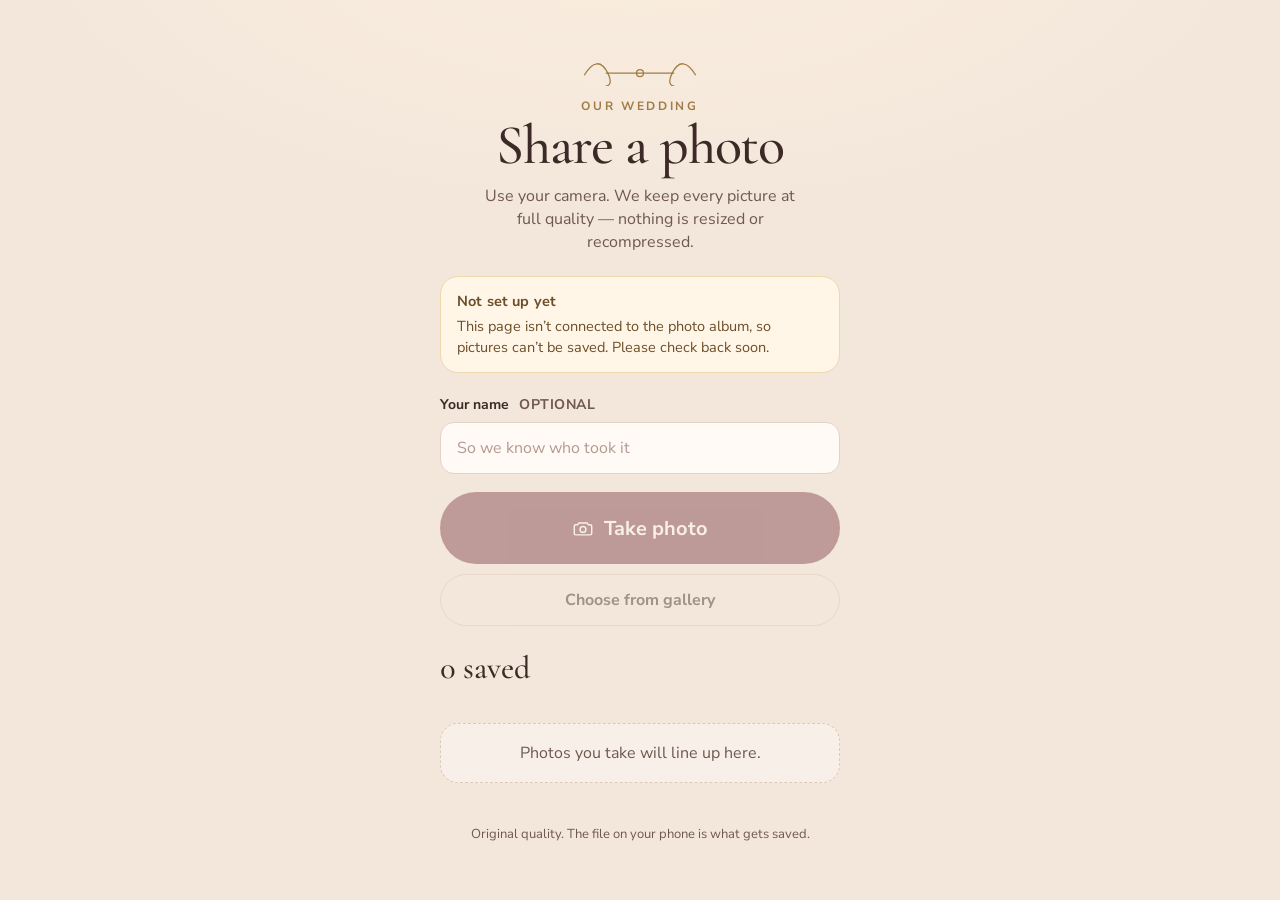
==== index.html @ db32b25c "Add a static wedding photo page that uploads originals to Drive. Guests take or pick photos on their" ====
<!DOCTYPE html>
<html lang="en">
<head>
  <meta charset="utf-8">
  <meta name="viewport" content="width=device-width, initial-scale=1, viewport-fit=cover">
  <meta name="theme-color" content="#f3e7dc">
  <meta name="color-scheme" content="light">
  <meta name="description" content="Take a wedding photo and send the original file to the couple’s album.">
  <title>Share a wedding photo</title>
  <link rel="preconnect" href="https://fonts.googleapis.com">
  <link rel="preconnect" href="https://fonts.gstatic.com" crossorigin>
  <link href="https://fonts.googleapis.com/css2?family=Cormorant+Garamond:ital,wght@0,500;0,600;1,500&family=Nunito+Sans:wght@400;600;700&display=swap" rel="stylesheet">
  <link rel="stylesheet" href="styles.css">
</head>
<body>
  <noscript>
    <p class="notice noscript">Turn on JavaScript to share photos from this page.</p>
  </noscript>
  <main class="wrap">
    <header class="hero">
      <svg class="ornament" viewBox="0 0 120 28" aria-hidden="true">
        <path d="M8 18c8-14 16-14 22-2 4 8 2 12-2 12" fill="none" stroke="currentColor" stroke-width="1.2"/>
        <path d="M112 18c-8-14-16-14-22-2-4 8-2 12 2 12" fill="none" stroke="currentColor" stroke-width="1.2"/>
        <path d="M28 16h64" fill="none" stroke="currentColor" stroke-width="1"/>
        <circle cx="60" cy="16" r="3.2" fill="none" stroke="currentColor" stroke-width="1.2"/>
      </svg>
      <p class="eyebrow">Our wedding</p>
      <h1>Share a photo</h1>
      <p class="lede">Use your camera. We keep every picture at full quality — nothing is resized or recompressed.</p>
    </header>

    <div id="setup-notice" class="notice" hidden>
      <p class="notice-title">Not set up yet</p>
      <p>This page isn’t connected to the photo album, so pictures can’t be saved. Please check back soon.</p>
    </div>

    <label class="name" for="guest-name">
      <span>Your name <span class="optional">optional</span></span>
      <input id="guest-name" type="text" maxlength="60" autocomplete="name" enterkeyhint="done" placeholder="So we know who took it">
    </label>

    <div class="actions">
      <label class="btn btn-primary">
        <svg viewBox="0 0 24 24" aria-hidden="true"><path d="M4 8.5h2.2l1.2-2h9.2l1.2 2H20a1.5 1.5 0 0 1 1.5 1.5v8A1.5 1.5 0 0 1 20 19.5H4A1.5 1.5 0 0 1 2.5 18V10A1.5 1.5 0 0 1 4 8.5Z" fill="none" stroke="currentColor" stroke-width="1.6"/><circle cx="12" cy="13.5" r="3.2" fill="none" stroke="currentColor" stroke-width="1.6"/></svg>
        <span>Take photo</span>
        <input id="camera-input" class="file-input" type="file" accept="image/*" capture="environment" multiple>
      </label>
      <label class="btn btn-secondary">
        <span>Choose from gallery</span>
        <input id="gallery-input" class="file-input" type="file" accept="image/*" multiple>
      </label>
    </div>

    <section class="album" aria-labelledby="tally-heading">
      <div class="tally">
        <h2 id="tally-heading" class="tally-main"><span id="saved-count">0</span> saved</h2>
        <p id="queue-status" class="tally-sub" aria-live="polite"></p>
      </div>
      <p id="empty" class="empty">Photos you take will line up here.</p>
      <ol id="photo-list" class="photo-list"></ol>
    </section>

    <footer class="foot">
      <p>Original quality. The file on your phone is what gets saved.</p>
      <p id="folder-note" hidden>Saved to a Google Drive folder named Wedding.</p>
    </footer>
  </main>
  <script src="config.js"></script>
  <script src="app.js"></script>
</body>
</html>
---- styles.css ----
:root {
  --paper: #f3e7dc;
  --paper-deep: #ead9c8;
  --card: #fffaf5;
  --ink: #3c2a26;
  --muted: #6f584f;
  --line: #e4d3c4;
  --burgundy: #7c3c48;
  --burgundy-deep: #652f3a;
  --gold: #a07b45;
  --blush: #f6e4d8;
  --done: #2c6b46;
  --done-bg: #e7f3eb;
  --wait: #8a6233;
  --wait-bg: #f8efdf;
  --fail: #8d2f32;
  --fail-bg: #fbeceb;
  --shadow: 0 18px 40px rgba(92, 52, 38, 0.08);
  --serif: "Cormorant Garamond", Palatino, Georgia, serif;
  --sans: "Nunito Sans", "Segoe UI", sans-serif;
}

* { box-sizing: border-box; }

html { height: 100%; }

body {
  margin: 0;
  min-height: 100%;
  color: var(--ink);
  font-family: var(--sans);
  background:
    radial-gradient(900px 420px at 50% -80px, #fbeede 0%, transparent 70%),
    var(--paper);
}

.wrap {
  width: min(100%, 440px);
  margin: 0 auto;
  padding: 28px 20px 48px;
}

.hero { text-align: center; }

.ornament {
  width: 132px;
  height: 30px;
  color: var(--gold);
  margin-bottom: 6px;
}

.eyebrow {
  margin: 0;
  font-size: 12px;
  font-weight: 700;
  letter-spacing: 0.22em;
  text-transform: uppercase;
  color: var(--gold);
}

h1 {
  margin: 6px 0 0;
  font-family: var(--serif);
  font-size: 56px;
  font-weight: 500;
  line-height: 0.9;
  letter-spacing: -0.02em;
}

.lede {
  margin: 14px auto 0;
  max-width: 32ch;
  color: var(--muted);
  font-size: 16px;
  line-height: 1.45;
}

.noscript {
  width: min(100% - 32px, 440px);
  margin: 16px auto 0;
}

.notice {
  margin-top: 22px;
  padding: 14px 16px;
  border-radius: 18px;
  background: #fff6e8;
  border: 1px solid #efd7ae;
  color: #6d4e28;
}

.notice p { margin: 0; font-size: 14.5px; line-height: 1.45; }

.notice-title {
  margin-bottom: 4px !important;
  font-weight: 700;
  letter-spacing: 0.01em;
}

.name {
  display: block;
  margin-top: 22px;
}

.name span {
  display: block;
  margin-bottom: 8px;
  font-size: 14px;
  font-weight: 700;
}

.optional {
  display: inline !important;
  margin-left: 6px;
  color: var(--muted);
  font-weight: 600;
  font-size: 12px;
  letter-spacing: 0.04em;
  text-transform: uppercase;
}

.name input {
  width: 100%;
  border: 1px solid var(--line);
  background: var(--card);
  color: var(--ink);
  border-radius: 14px;
  padding: 14px 16px;
  font: inherit;
  font-size: 16px;
  box-shadow: inset 0 1px 0 rgba(255, 255, 255, 0.7);
}

.name input::placeholder { color: #b39b90; }

.name input:focus {
  outline: 2px solid var(--gold);
  outline-offset: 2px;
  border-color: transparent;
}

.actions {
  display: grid;
  gap: 10px;
  margin-top: 18px;
}

.btn {
  position: relative;
  display: flex;
  align-items: center;
  justify-content: center;
  gap: 10px;
  width: 100%;
  border-radius: 999px;
  cursor: pointer;
  user-select: none;
  text-align: center;
}

.btn svg { width: 22px; height: 22px; }

.btn-primary {
  min-height: 72px;
  background: var(--burgundy);
  color: #fffaf6;
  font-size: 20px;
  font-weight: 700;
  box-shadow: 0 12px 24px rgba(124, 60, 72, 0.22);
}

.btn-primary:active { background: var(--burgundy-deep); }

.btn-secondary {
  min-height: 52px;
  background: transparent;
  color: var(--ink);
  border: 1.5px solid #d9c4b4;
  font-size: 16px;
  font-weight: 700;
}

.btn.is-disabled {
  opacity: 0.45;
  pointer-events: none;
  box-shadow: none;
}

.file-input {
  position: absolute;
  width: 1px;
  height: 1px;
  padding: 0;
  margin: -1px;
  overflow: hidden;
  clip: rect(0, 0, 0, 0);
  white-space: nowrap;
  border: 0;
}

.album { margin-top: 26px; }

.tally-main {
  margin: 0;
  font-family: var(--serif);
  font-size: 32px;
  font-weight: 500;
  line-height: 1;
}

.tally-main span { font-variant-numeric: tabular-nums; }

.tally-sub {
  min-height: 1.2em;
  margin: 6px 0 0;
  color: var(--muted);
  font-size: 14px;
}

.empty {
  margin: 16px 0 0;
  padding: 18px 16px;
  border-radius: 18px;
  border: 1px dashed #ddc9b8;
  color: var(--muted);
  text-align: center;
  background: rgba(255, 250, 245, 0.45);
}

.photo-list {
  list-style: none;
  margin: 14px 0 0;
  padding: 0;
  display: grid;
  gap: 10px;
}

.photo {
  display: grid;
  grid-template-columns: 76px 1fr;
  gap: 12px;
  align-items: center;
  padding: 10px;
  background: var(--card);
  border-radius: 18px;
  box-shadow: var(--shadow);
}

.photo img {
  width: 76px;
  height: 76px;
  object-fit: cover;
  border-radius: 12px;
  background: var(--blush);
}

.photo.is-uploading img { animation: pulse 1.2s ease-in-out infinite; }

.photo-name {
  margin: 0;
  font-size: 14px;
  font-weight: 700;
  overflow: hidden;
  text-overflow: ellipsis;
  white-space: nowrap;
}

.photo-status {
  display: inline-block;
  margin: 6px 0 0;
  padding: 3px 8px;
  border-radius: 999px;
  font-size: 12px;
  font-weight: 700;
  letter-spacing: 0.03em;
  text-transform: uppercase;
}

.photo.is-queued .photo-status,
.photo.is-uploading .photo-status {
  color: var(--wait);
  background: var(--wait-bg);
}

.photo.is-done .photo-status {
  color: var(--done);
  background: var(--done-bg);
}

.photo.is-failed .photo-status {
  color: var(--fail);
  background: var(--fail-bg);
}

.photo-error {
  margin: 6px 0 0;
  color: var(--fail);
  font-size: 13px;
  line-height: 1.35;
}

.retry {
  margin-top: 8px;
  border: 0;
  background: var(--fail);
  color: white;
  border-radius: 999px;
  padding: 7px 12px;
  font: inherit;
  font-size: 13px;
  font-weight: 700;
  cursor: pointer;
}

.retry:focus-visible,
.btn:focus-within {
  outline: 2px solid var(--gold);
  outline-offset: 3px;
}

.foot {
  margin-top: 28px;
  text-align: center;
  color: var(--muted);
  font-size: 13px;
  line-height: 1.45;
}

.foot p { margin: 0; }

.foot p + p { margin-top: 4px; }

[hidden] { display: none !important; }

@keyframes pulse {
  50% { opacity: 0.55; }
}

@media (prefers-reduced-motion: reduce) {
  .photo.is-uploading img { animation: none; }
}

@media (min-width: 720px) {
  body {
    display: flex;
    align-items: center;
    justify-content: center;
    min-height: 100vh;
  }

  .wrap {
    padding-top: 36px;
    padding-bottom: 36px;
  }
}
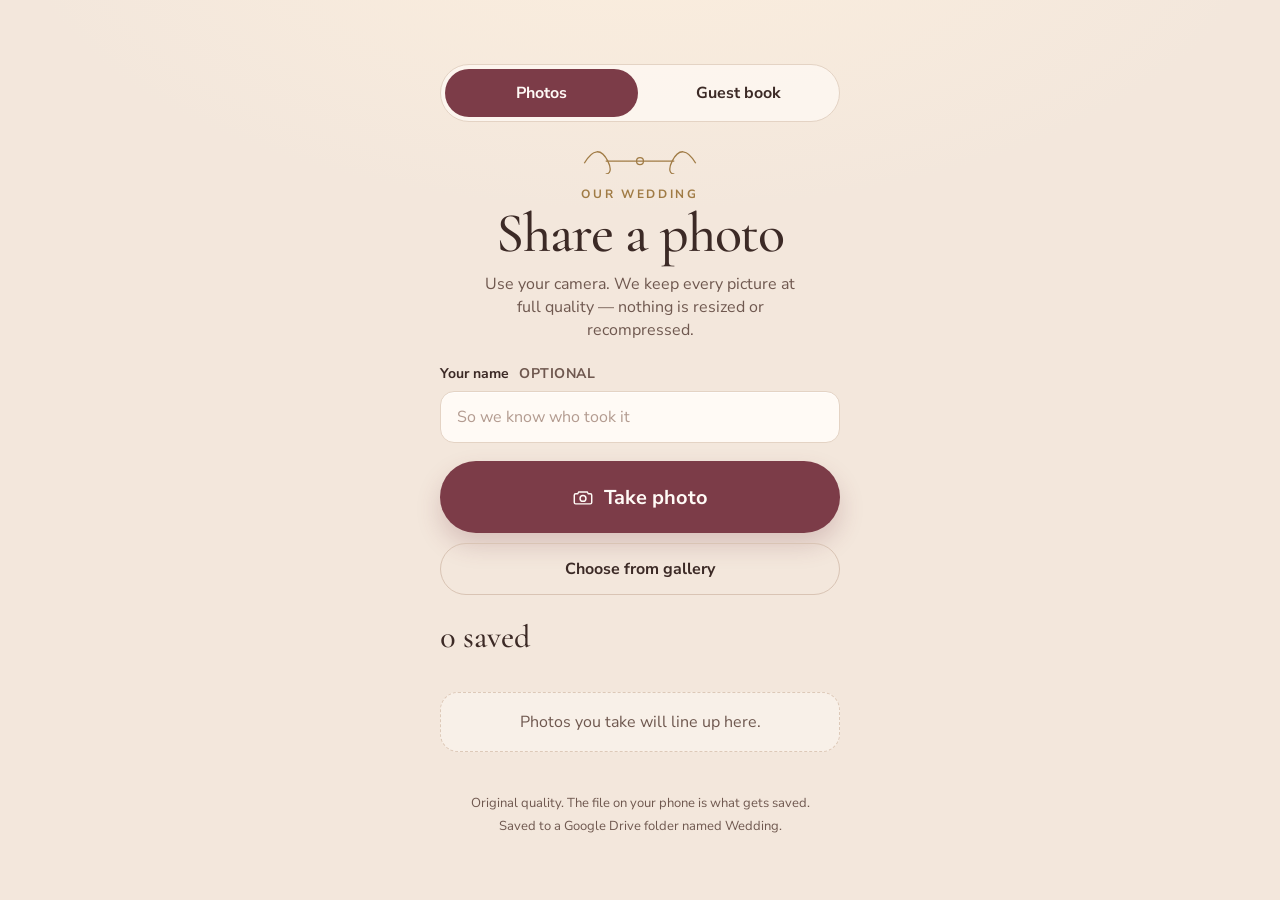
==== commit 29e6afcc: "Add a guest book with typed notes and voice recordings. Guests can leave a name, a message, and an o" ====
--- a/index.html
+++ b/index.html
@@ -17,6 +17,10 @@
     <p class="notice noscript">Turn on JavaScript to share photos from this page.</p>
   </noscript>
   <main class="wrap">
+    <nav class="switch" aria-label="Wedding pages">
+      <a href="index.html" aria-current="page">Photos</a>
+      <a href="guestbook.html">Guest book</a>
+    </nav>
     <header class="hero">
       <svg class="ornament" viewBox="0 0 120 28" aria-hidden="true">
         <path d="M8 18c8-14 16-14 22-2 4 8 2 12-2 12" fill="none" stroke="currentColor" stroke-width="1.2"/>
--- a/styles.css
+++ b/styles.css
@@ -109,7 +109,8 @@
   font-weight: 700;
 }
 
-.optional {
+.optional,
+.flag {
   display: inline !important;
   margin-left: 6px;
   color: var(--muted);
@@ -119,7 +120,8 @@
   text-transform: uppercase;
 }
 
-.name input {
+.name input,
+.name textarea {
   width: 100%;
   border: 1px solid var(--line);
   background: var(--card);
@@ -131,9 +133,19 @@
   box-shadow: inset 0 1px 0 rgba(255, 255, 255, 0.7);
 }
 
-.name input::placeholder { color: #b39b90; }
-
-.name input:focus {
+.name textarea {
+  display: block;
+  min-height: 140px;
+  margin: 0;
+  resize: vertical;
+  line-height: 1.45;
+}
+
+.name input::placeholder,
+.name textarea::placeholder { color: #b39b90; }
+
+.name input:focus,
+.name textarea:focus {
   outline: 2px solid var(--gold);
   outline-offset: 2px;
   border-color: transparent;
@@ -156,12 +168,14 @@
   cursor: pointer;
   user-select: none;
   text-align: center;
+  touch-action: manipulation;
 }
 
 .btn svg { width: 22px; height: 22px; }
 
 .btn-primary {
   min-height: 72px;
+  border: 0;
   background: var(--burgundy);
   color: #fffaf6;
   font-size: 20px;
@@ -254,7 +268,7 @@
   background: var(--blush);
 }
 
-.photo.is-uploading img { animation: pulse 1.2s ease-in-out infinite; }
+.photo.is-uploading .photo-status { animation: pulse 1.2s ease-in-out infinite; }
 
 .photo-name {
   margin: 0;
@@ -337,7 +351,7 @@
 }
 
 @media (prefers-reduced-motion: reduce) {
-  .photo.is-uploading img { animation: none; }
+  .photo.is-uploading .photo-status { animation: none; }
 }
 
 @media (min-width: 720px) {
@@ -348,8 +362,242 @@
     min-height: 100vh;
   }
 
+  body.page-book { align-items: flex-start; }
+
   .wrap {
     padding-top: 36px;
     padding-bottom: 36px;
   }
 }
+
+.switch {
+  display: grid;
+  grid-template-columns: 1fr 1fr;
+  gap: 4px;
+  margin: 0 0 22px;
+  padding: 4px;
+  background: rgba(255, 250, 245, 0.72);
+  border: 1px solid var(--line);
+  border-radius: 999px;
+}
+
+.switch a {
+  display: flex;
+  align-items: center;
+  justify-content: center;
+  min-height: 48px;
+  padding: 8px 12px;
+  border-radius: 999px;
+  color: var(--ink);
+  font-size: 16px;
+  font-weight: 700;
+  text-align: center;
+  text-decoration: none;
+}
+
+.switch a[aria-current="page"] {
+  background: var(--burgundy);
+  color: #fffaf6;
+}
+
+.switch a:focus-visible {
+  outline: 2px solid var(--gold);
+  outline-offset: 3px;
+}
+
+.switch a:active:not([aria-current="page"]) {
+  background: var(--blush);
+}
+
+.page-book h1 {
+  font-size: 48px;
+  line-height: 0.95;
+}
+
+.field-help {
+  margin: 8px 0 0;
+  color: var(--muted);
+  font-size: 13.5px;
+  line-height: 1.4;
+}
+
+.voice {
+  margin-top: 18px;
+  padding: 16px;
+  background: var(--card);
+  border-radius: 18px;
+  box-shadow: var(--shadow);
+}
+
+.voice h2 {
+  margin: 0;
+  font-family: var(--sans);
+  font-size: 16px;
+  font-weight: 700;
+  letter-spacing: 0;
+  line-height: 1.3;
+}
+
+.voice .field-help { margin-top: 6px; }
+
+.voice-actions {
+  display: grid;
+  gap: 10px;
+  margin-top: 14px;
+}
+
+.voice audio {
+  display: block;
+  width: 100%;
+}
+
+.rec-status {
+  display: flex;
+  align-items: center;
+  justify-content: center;
+  gap: 8px;
+  margin: 0;
+  font-size: 20px;
+  font-weight: 700;
+  font-variant-numeric: tabular-nums;
+}
+
+.rec-dot {
+  width: 12px;
+  height: 12px;
+  border-radius: 50%;
+  background: var(--fail);
+  box-shadow: 0 0 0 0 rgba(141, 47, 50, 0.45);
+  animation: rec-pulse 1.2s ease-out infinite;
+}
+
+.rec-max {
+  color: var(--muted);
+  font-size: 16px;
+  font-weight: 700;
+}
+
+.voice-note { margin-top: 10px; }
+
+.mic-error {
+  margin: 10px 0 0;
+  color: var(--fail);
+  font-size: 14px;
+  font-weight: 700;
+  line-height: 1.4;
+}
+
+button.btn,
+a.btn {
+  margin: 0;
+  padding: 0 16px;
+  font-family: inherit;
+  font-size: 16px;
+  font-weight: 700;
+  line-height: 1.2;
+  text-decoration: none;
+  -webkit-appearance: none;
+  appearance: none;
+}
+
+button.btn-primary,
+a.btn-primary {
+  border: 0;
+  color: #fffaf6;
+  font-size: 20px;
+  font-weight: 700;
+}
+
+button.btn-secondary,
+a.btn-secondary {
+  border: 1.5px solid #d9c4b4;
+  color: var(--ink);
+  background: transparent;
+  font-size: 16px;
+  font-weight: 700;
+}
+
+button.submit-btn { margin-top: 18px; }
+
+.banner {
+  margin: 14px 0 0;
+  padding: 14px 16px;
+  border-radius: 18px;
+  background: var(--fail-bg);
+  color: var(--fail);
+  font-size: 14.5px;
+  font-weight: 700;
+  line-height: 1.45;
+}
+
+.success {
+  margin-top: 8px;
+  padding: 28px 20px 22px;
+  text-align: center;
+  background: var(--card);
+  border-radius: 22px;
+  box-shadow: var(--shadow);
+}
+
+.success:focus { outline: none; }
+
+.success:focus-visible {
+  outline: 2px solid var(--gold);
+  outline-offset: 4px;
+}
+
+.success-mark {
+  display: grid;
+  place-items: center;
+  width: 56px;
+  height: 56px;
+  margin: 0 auto;
+  border-radius: 50%;
+  background: var(--done-bg);
+  color: var(--done);
+}
+
+.success-mark svg { width: 28px; height: 28px; }
+
+.success-kicker {
+  margin: 14px 0 0;
+  color: var(--done);
+  font-size: 12px;
+  font-weight: 700;
+  letter-spacing: 0.16em;
+  text-transform: uppercase;
+}
+
+.success h2 {
+  margin: 8px 0 0;
+  font-family: var(--serif);
+  font-size: 40px;
+  font-weight: 500;
+  line-height: 1.05;
+}
+
+.success-copy {
+  margin: 12px auto 0;
+  max-width: 28ch;
+  color: var(--muted);
+  font-size: 16px;
+  line-height: 1.45;
+  overflow-wrap: anywhere;
+}
+
+.success .btn { margin-top: 10px; }
+
+.success .btn-primary { margin-top: 18px; }
+
+@keyframes rec-pulse {
+  70% { box-shadow: 0 0 0 10px rgba(141, 47, 50, 0); }
+  100% { box-shadow: 0 0 0 0 rgba(141, 47, 50, 0); }
+}
+
+@media (hover: hover) {
+  .switch a:not([aria-current="page"]):hover { background: var(--blush); }
+}
+
+@media (prefers-reduced-motion: reduce) {
+  .rec-dot { animation: none; }
+}
